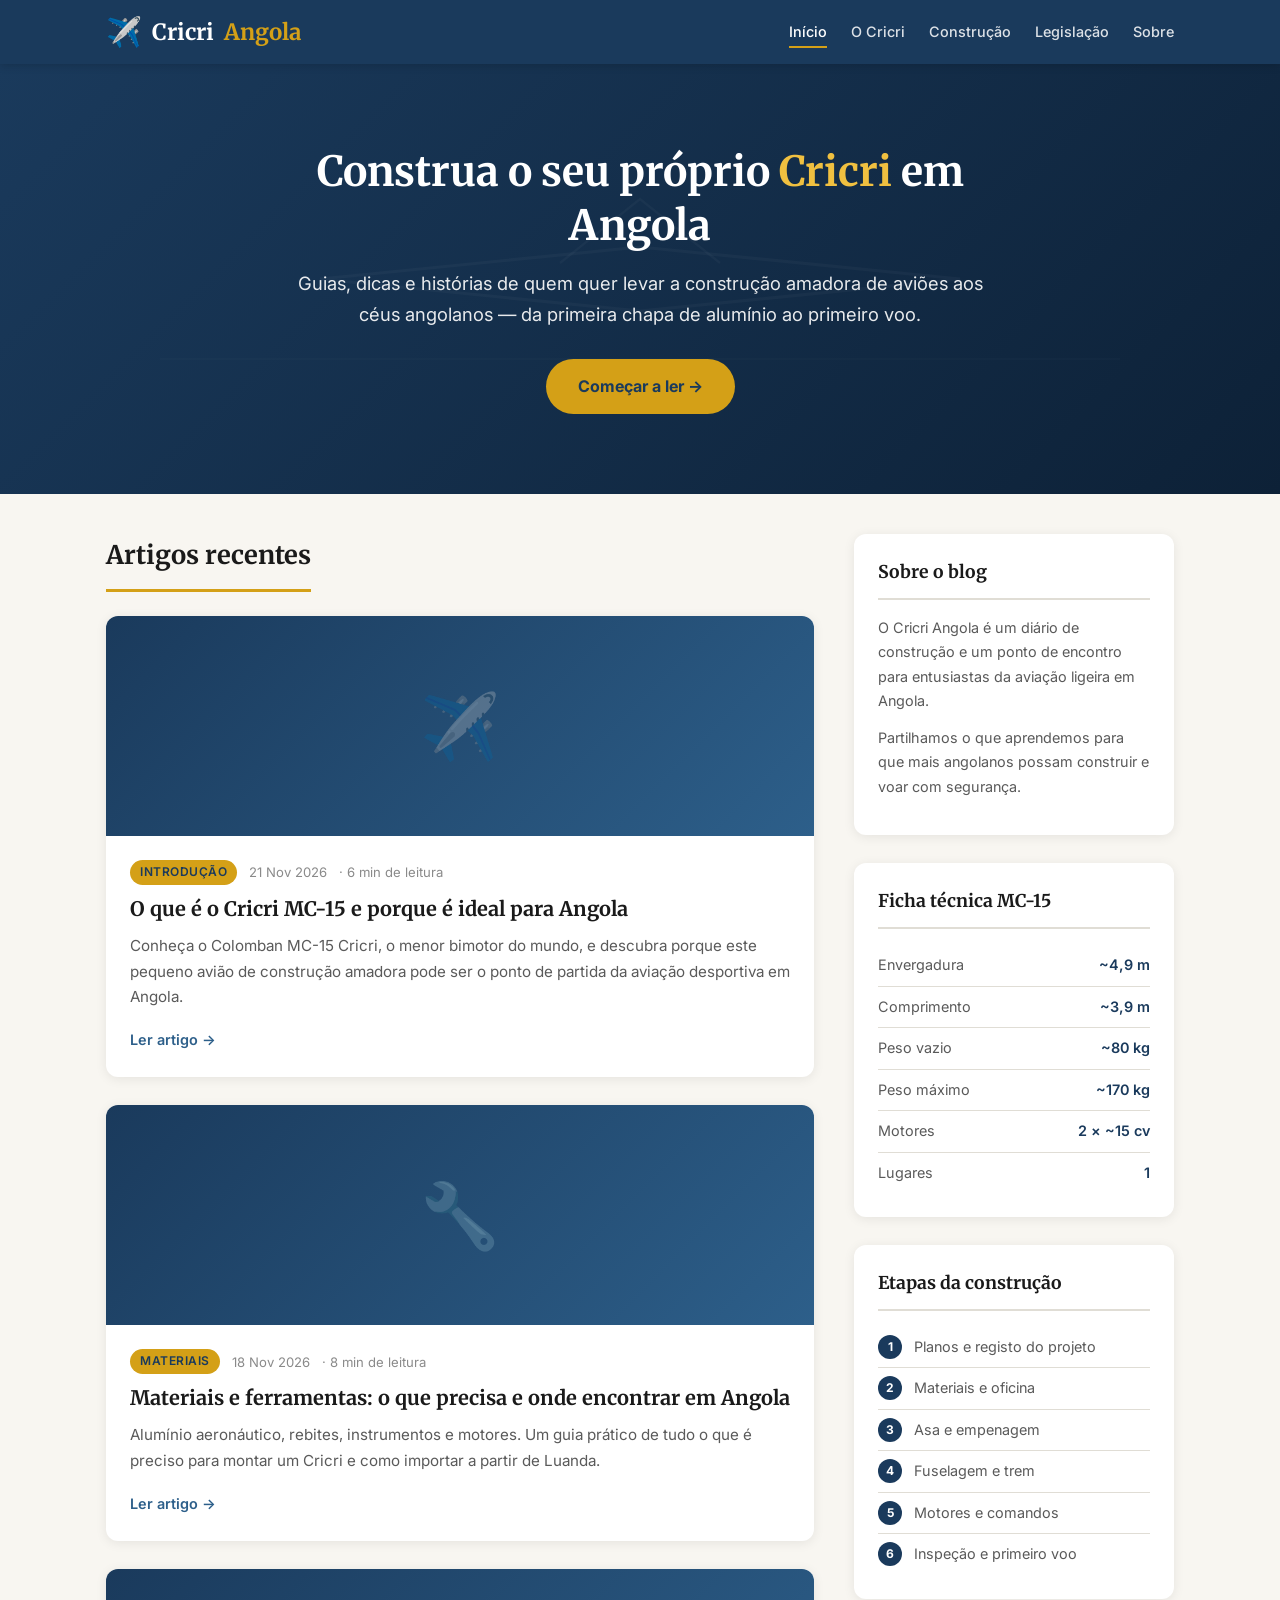
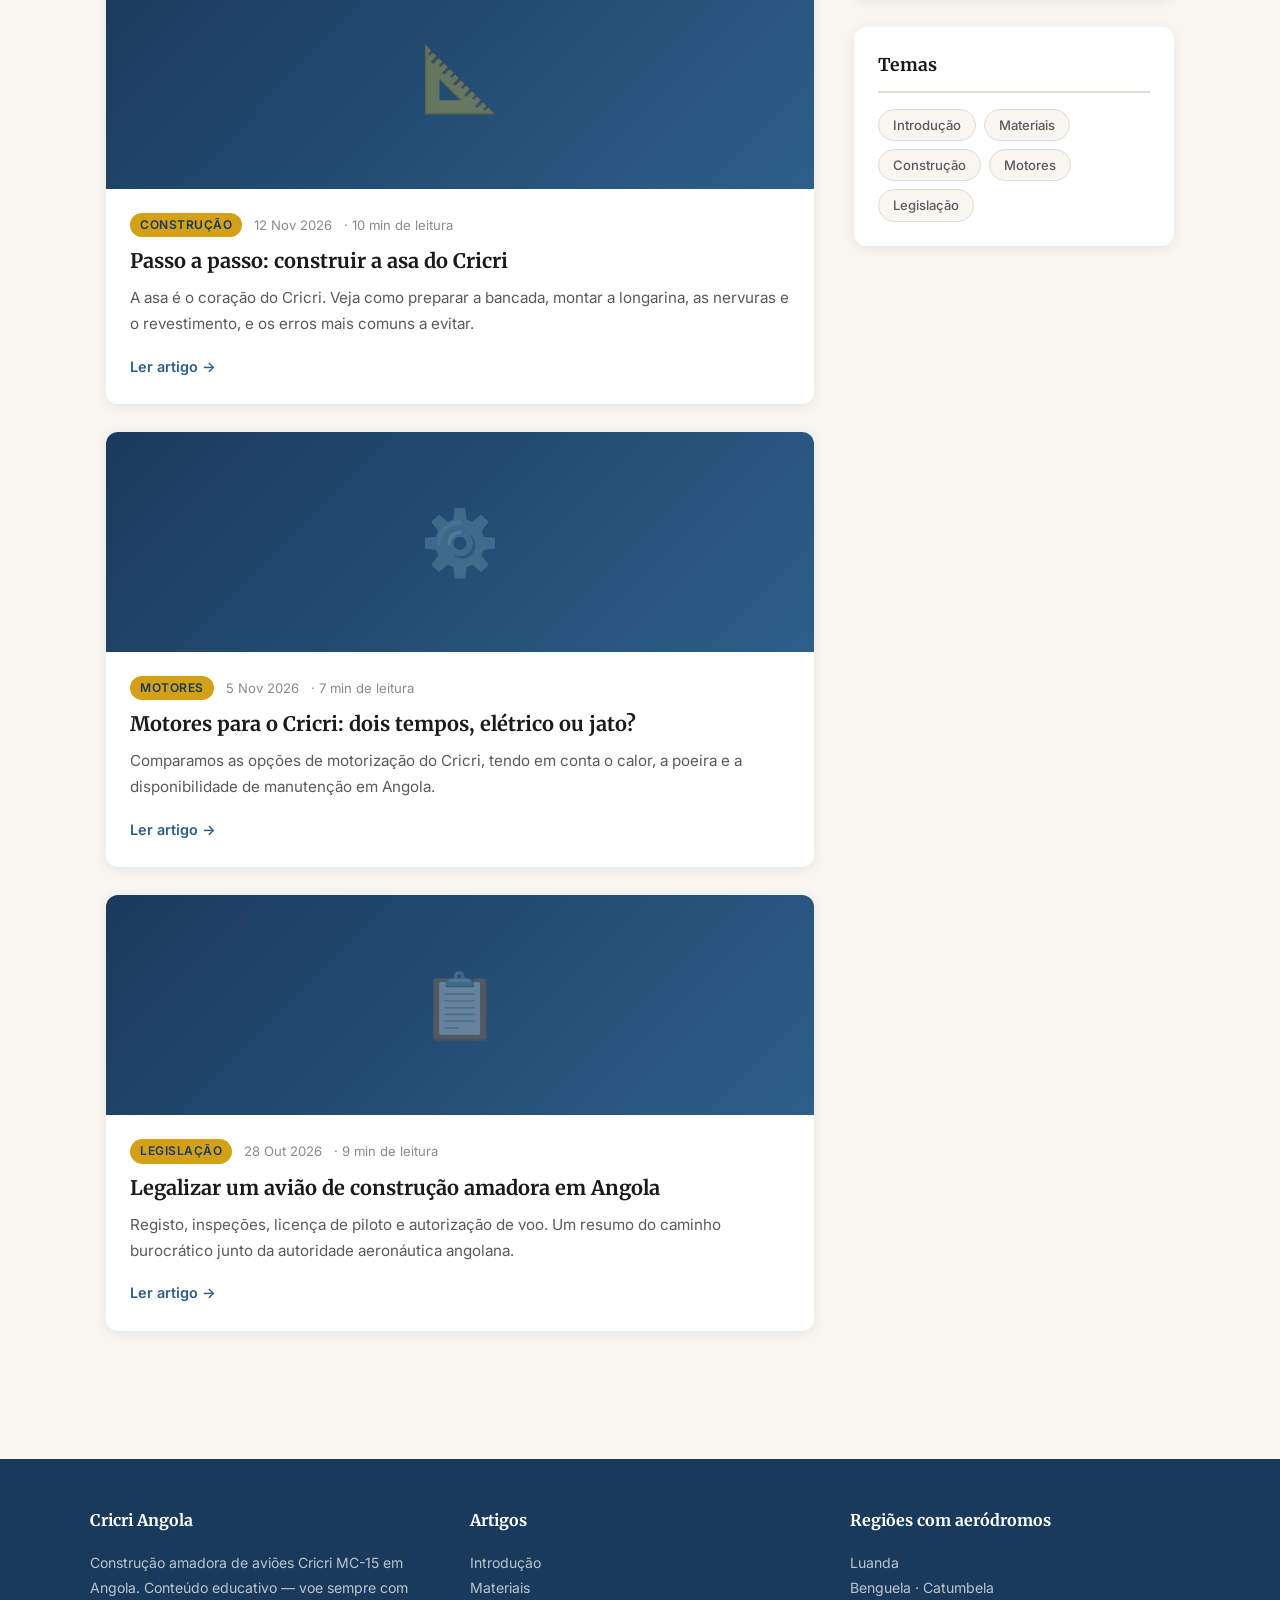
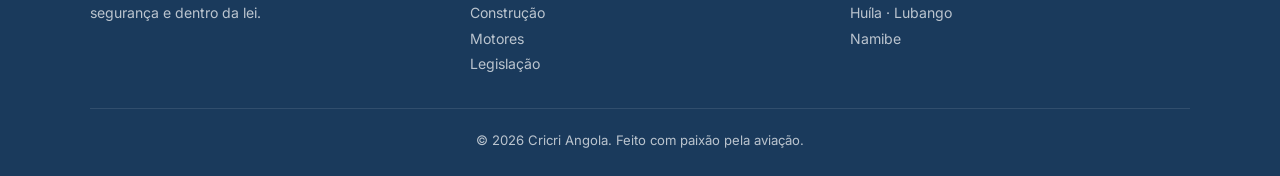
==== index.html @ 6742cb9e "Add Cricri Angola blog: guides for building Cricri MC-15 aircraft in Angola Co-Authored-By: Claude O" ====
<!DOCTYPE html>
<html lang="pt">
<head>
  <meta charset="UTF-8">
  <meta name="viewport" content="width=device-width, initial-scale=1.0">
  <title>Cricri Angola — Construa o seu avião</title>
  <meta name="description" content="Blog sobre como construir aviões Cricri MC-15 em Angola: materiais, construção, motores e legalização.">
  <link rel="stylesheet" href="style.css">
</head>
<body>
  <header class="site-header">
    <div class="header-inner">
      <a href="index.html" class="site-logo"><span class="logo-icon">✈️</span> Cricri <span>Angola</span></a>
      <button class="menu-toggle" aria-label="Abrir menu" onclick="document.getElementById('nav').classList.toggle('open')">☰</button>
      <nav>
        <ul id="nav">
          <li><a href="index.html" class="active">Início</a></li>
          <li><a href="article.html?id=o-que-e-o-cricri">O Cricri</a></li>
          <li><a href="article.html?id=construir-a-asa">Construção</a></li>
          <li><a href="article.html?id=legalizacao-em-angola">Legislação</a></li>
          <li><a href="#sobre">Sobre</a></li>
        </ul>
      </nav>
    </div>
  </header>

  <section class="hero">
    <div class="hero-content">
      <h1>Construa o seu próprio <span>Cricri</span> em Angola</h1>
      <p>Guias, dicas e histórias de quem quer levar a construção amadora de aviões aos céus angolanos — da primeira chapa de alumínio ao primeiro voo.</p>
      <a href="article.html?id=o-que-e-o-cricri" class="hero-cta">Começar a ler →</a>
    </div>
  </section>

  <div class="container">
    <div class="main-grid">
      <main class="posts-section">
        <h2>Artigos recentes</h2>
        <div id="posts"></div>
      </main>

      <aside class="sidebar">
        <div class="sidebar-widget about-widget" id="sobre">
          <h3>Sobre o blog</h3>
          <p>O Cricri Angola é um diário de construção e um ponto de encontro para entusiastas da aviação ligeira em Angola.</p>
          <p>Partilhamos o que aprendemos para que mais angolanos possam construir e voar com segurança.</p>
        </div>

        <div class="sidebar-widget">
          <h3>Ficha técnica MC-15</h3>
          <ul class="specs-list">
            <li><span class="label">Envergadura</span><span class="value">~4,9 m</span></li>
            <li><span class="label">Comprimento</span><span class="value">~3,9 m</span></li>
            <li><span class="label">Peso vazio</span><span class="value">~80 kg</span></li>
            <li><span class="label">Peso máximo</span><span class="value">~170 kg</span></li>
            <li><span class="label">Motores</span><span class="value">2 × ~15 cv</span></li>
            <li><span class="label">Lugares</span><span class="value">1</span></li>
          </ul>
        </div>

        <div class="sidebar-widget">
          <h3>Etapas da construção</h3>
          <ol class="steps-list">
            <li>Planos e registo do projeto</li>
            <li>Materiais e oficina</li>
            <li>Asa e empenagem</li>
            <li>Fuselagem e trem</li>
            <li>Motores e comandos</li>
            <li>Inspeção e primeiro voo</li>
          </ol>
        </div>

        <div class="sidebar-widget">
          <h3>Temas</h3>
          <div class="tags-cloud" id="tags"></div>
        </div>
      </aside>
    </div>
  </div>

  <footer class="site-footer">
    <div class="footer-inner">
      <div class="footer-col">
        <h4>Cricri Angola</h4>
        <p>Construção amadora de aviões Cricri MC-15 em Angola. Conteúdo educativo — voe sempre com segurança e dentro da lei.</p>
      </div>
      <div class="footer-col">
        <h4>Artigos</h4>
        <ul id="footer-links"></ul>
      </div>
      <div class="footer-col">
        <h4>Regiões com aeródromos</h4>
        <ul>
          <li>Luanda</li>
          <li>Benguela · Catumbela</li>
          <li>Huíla · Lubango</li>
          <li>Namibe</li>
        </ul>
      </div>
    </div>
    <div class="footer-bottom">© 2026 Cricri Angola. Feito com paixão pela aviação.</div>
  </footer>

  <script src="posts.js"></script>
  <script>
    const postsEl = document.getElementById('posts');
    postsEl.innerHTML = POSTS.map(p => `
      <article class="post-card">
        <div class="post-card-img-placeholder">${p.icon}</div>
        <div class="post-card-body">
          <div class="post-meta"><span class="post-tag">${p.tag}</span><span>${p.date}</span><span>· ${p.read} de leitura</span></div>
          <h3><a href="article.html?id=${p.id}">${p.title}</a></h3>
          <p>${p.excerpt}</p>
          <a href="article.html?id=${p.id}" class="read-more">Ler artigo →</a>
        </div>
      </article>`).join('');
    document.getElementById('tags').innerHTML = POSTS.map(p => `<a href="article.html?id=${p.id}">${p.tag}</a>`).join('');
    document.getElementById('footer-links').innerHTML = POSTS.map(p => `<li><a href="article.html?id=${p.id}">${p.tag}</a></li>`).join('');
  </script>
</body>
</html>
---- style.css ----
@import url('https://fonts.googleapis.com/css2?family=Inter:wght@400;500;600;700;800&family=Merriweather:wght@400;700&display=swap');

:root {
  --primary: #1a3a5c;
  --primary-light: #2d5f8a;
  --accent: #d4a017;
  --accent-light: #f0c040;
  --bg: #f8f6f1;
  --bg-card: #ffffff;
  --text: #1a1a1a;
  --text-muted: #5a5a5a;
  --text-light: #8a8a8a;
  --border: #e0ddd5;
  --shadow: 0 2px 12px rgba(0,0,0,0.08);
  --shadow-hover: 0 6px 24px rgba(0,0,0,0.12);
  --radius: 12px;
  --max-width: 1100px;
}

* { margin: 0; padding: 0; box-sizing: border-box; }

body {
  font-family: 'Inter', sans-serif;
  background: var(--bg);
  color: var(--text);
  line-height: 1.7;
}

a { color: var(--primary-light); text-decoration: none; transition: color 0.2s; }
a:hover { color: var(--accent); }

img { max-width: 100%; height: auto; display: block; }

/* Header */
.site-header {
  background: var(--primary);
  color: #fff;
  padding: 0;
  position: sticky;
  top: 0;
  z-index: 100;
  box-shadow: 0 2px 8px rgba(0,0,0,0.15);
}

.header-inner {
  max-width: var(--max-width);
  margin: 0 auto;
  padding: 0 16px;
  display: flex;
  align-items: center;
  justify-content: space-between;
  height: 64px;
}

.site-logo {
  font-family: 'Merriweather', serif;
  font-size: 1.4rem;
  font-weight: 700;
  color: #fff;
  display: flex;
  align-items: center;
  gap: 10px;
}

.site-logo .logo-icon {
  font-size: 1.8rem;
}

.site-logo span {
  color: var(--accent);
}

nav ul {
  list-style: none;
  display: flex;
  gap: 24px;
}

nav a {
  color: rgba(255,255,255,0.85);
  font-size: 0.9rem;
  font-weight: 500;
  padding: 6px 0;
  border-bottom: 2px solid transparent;
  transition: all 0.2s;
}

nav a:hover, nav a.active {
  color: #fff;
  border-bottom-color: var(--accent);
}

.menu-toggle {
  display: none;
  background: none;
  border: none;
  color: #fff;
  font-size: 1.5rem;
  cursor: pointer;
}

/* Hero */
.hero {
  background: linear-gradient(135deg, var(--primary) 0%, #0d2137 100%);
  color: #fff;
  padding: 80px 16px;
  text-align: center;
  position: relative;
  overflow: hidden;
}

.hero::before {
  content: '';
  position: absolute;
  top: 0; left: 0; right: 0; bottom: 0;
  background: url("data:image/svg+xml,%3Csvg xmlns='http://www.w3.org/2000/svg' viewBox='0 0 800 400'%3E%3Cpath d='M200 200 L400 180 L600 200 L400 220Z' fill='none' stroke='rgba(255,255,255,0.05)' stroke-width='2'/%3E%3Cpath d='M350 190 L400 150 L450 190' fill='none' stroke='rgba(255,255,255,0.05)' stroke-width='1.5'/%3E%3Cpath d='M100 250 L700 250' fill='none' stroke='rgba(255,255,255,0.03)' stroke-width='1'/%3E%3C/svg%3E") center/cover no-repeat;
  opacity: 0.6;
}

.hero-content {
  position: relative;
  max-width: 700px;
  margin: 0 auto;
}

.hero h1 {
  font-family: 'Merriweather', serif;
  font-size: 2.6rem;
  margin-bottom: 16px;
  line-height: 1.3;
}

.hero h1 span {
  color: var(--accent-light);
}

.hero p {
  font-size: 1.15rem;
  opacity: 0.9;
  margin-bottom: 28px;
  line-height: 1.7;
}

.hero-cta {
  display: inline-block;
  background: var(--accent);
  color: var(--primary);
  font-weight: 700;
  padding: 14px 32px;
  border-radius: 50px;
  font-size: 1rem;
  transition: all 0.3s;
}

.hero-cta:hover {
  background: var(--accent-light);
  color: var(--primary);
  transform: translateY(-2px);
  box-shadow: 0 4px 16px rgba(212,160,23,0.4);
}

/* Main layout */
.container {
  max-width: var(--max-width);
  margin: 0 auto;
  padding: 40px 16px;
}

.main-grid {
  display: grid;
  grid-template-columns: 1fr 320px;
  gap: 40px;
}

/* Blog cards */
.posts-section h2 {
  font-family: 'Merriweather', serif;
  font-size: 1.6rem;
  margin-bottom: 24px;
  padding-bottom: 12px;
  border-bottom: 3px solid var(--accent);
  display: inline-block;
}

.post-card {
  background: var(--bg-card);
  border-radius: var(--radius);
  box-shadow: var(--shadow);
  overflow: hidden;
  margin-bottom: 28px;
  transition: transform 0.2s, box-shadow 0.2s;
}

.post-card:hover {
  transform: translateY(-3px);
  box-shadow: var(--shadow-hover);
}

.post-card-img {
  width: 100%;
  height: 220px;
  object-fit: cover;
  background: var(--primary-light);
}

.post-card-img-placeholder {
  width: 100%;
  height: 220px;
  background: linear-gradient(135deg, var(--primary) 0%, var(--primary-light) 100%);
  display: flex;
  align-items: center;
  justify-content: center;
  font-size: 4rem;
  color: rgba(255,255,255,0.3);
}

.post-card-body {
  padding: 24px;
}

.post-meta {
  display: flex;
  align-items: center;
  gap: 12px;
  margin-bottom: 10px;
  font-size: 0.82rem;
  color: var(--text-light);
}

.post-tag {
  background: var(--accent);
  color: var(--primary);
  padding: 2px 10px;
  border-radius: 20px;
  font-weight: 600;
  font-size: 0.75rem;
  text-transform: uppercase;
  letter-spacing: 0.5px;
}

.post-card-body h3 {
  font-family: 'Merriweather', serif;
  font-size: 1.25rem;
  margin-bottom: 10px;
  line-height: 1.4;
}

.post-card-body h3 a {
  color: var(--text);
}

.post-card-body h3 a:hover {
  color: var(--primary-light);
}

.post-card-body p {
  color: var(--text-muted);
  font-size: 0.95rem;
  margin-bottom: 16px;
}

.read-more {
  font-weight: 600;
  font-size: 0.9rem;
  color: var(--primary-light);
  display: inline-flex;
  align-items: center;
  gap: 6px;
}

.read-more:hover {
  gap: 10px;
}

/* Sidebar */
.sidebar {
  display: flex;
  flex-direction: column;
  gap: 28px;
}

.sidebar-widget {
  background: var(--bg-card);
  border-radius: var(--radius);
  box-shadow: var(--shadow);
  padding: 24px;
}

.sidebar-widget h3 {
  font-family: 'Merriweather', serif;
  font-size: 1.1rem;
  margin-bottom: 16px;
  padding-bottom: 10px;
  border-bottom: 2px solid var(--border);
}

.about-widget p {
  font-size: 0.9rem;
  color: var(--text-muted);
  margin-bottom: 12px;
}

.specs-list {
  list-style: none;
}

.specs-list li {
  padding: 8px 0;
  border-bottom: 1px solid var(--border);
  font-size: 0.9rem;
  display: flex;
  justify-content: space-between;
}

.specs-list li:last-child { border-bottom: none; }

.specs-list .label {
  color: var(--text-muted);
}

.specs-list .value {
  font-weight: 600;
  color: var(--primary);
}

.steps-list {
  list-style: none;
  counter-reset: step;
}

.steps-list li {
  counter-increment: step;
  padding: 8px 0 8px 36px;
  position: relative;
  font-size: 0.9rem;
  color: var(--text-muted);
  border-bottom: 1px solid var(--border);
}

.steps-list li:last-child { border-bottom: none; }

.steps-list li::before {
  content: counter(step);
  position: absolute;
  left: 0;
  top: 8px;
  width: 24px;
  height: 24px;
  background: var(--primary);
  color: #fff;
  border-radius: 50%;
  display: flex;
  align-items: center;
  justify-content: center;
  font-size: 0.75rem;
  font-weight: 700;
}

.tags-cloud {
  display: flex;
  flex-wrap: wrap;
  gap: 8px;
}

.tags-cloud a {
  background: var(--bg);
  color: var(--text-muted);
  padding: 4px 14px;
  border-radius: 20px;
  font-size: 0.82rem;
  font-weight: 500;
  transition: all 0.2s;
  border: 1px solid var(--border);
}

.tags-cloud a:hover {
  background: var(--primary);
  color: #fff;
  border-color: var(--primary);
}

/* Article page */
.article-full {
  background: var(--bg-card);
  border-radius: var(--radius);
  box-shadow: var(--shadow);
  padding: 48px;
  margin-bottom: 28px;
}

.article-full h1 {
  font-family: 'Merriweather', serif;
  font-size: 2rem;
  line-height: 1.3;
  margin-bottom: 16px;
}

.article-full .post-meta {
  margin-bottom: 24px;
}

.article-full .article-img {
  width: calc(100% + 96px);
  margin-left: -48px;
  margin-bottom: 32px;
  height: 360px;
  object-fit: cover;
}

.article-full .article-img-placeholder {
  width: calc(100% + 96px);
  margin-left: -48px;
  margin-bottom: 32px;
  height: 360px;
  background: linear-gradient(135deg, var(--primary) 0%, var(--primary-light) 100%);
  display: flex;
  align-items: center;
  justify-content: center;
  font-size: 6rem;
  color: rgba(255,255,255,0.2);
}

.article-content h2 {
  font-family: 'Merriweather', serif;
  font-size: 1.4rem;
  margin: 32px 0 16px;
  color: var(--primary);
}

.article-content h3 {
  font-size: 1.15rem;
  margin: 24px 0 12px;
  color: var(--primary-light);
}

.article-content p {
  margin-bottom: 16px;
  color: var(--text-muted);
}

.article-content ul, .article-content ol {
  margin: 0 0 16px 24px;
  color: var(--text-muted);
}

.article-content li {
  margin-bottom: 6px;
}

.article-content blockquote {
  border-left: 4px solid var(--accent);
  padding: 16px 24px;
  margin: 24px 0;
  background: rgba(212,160,23,0.06);
  border-radius: 0 var(--radius) var(--radius) 0;
  font-style: italic;
  color: var(--text-muted);
}

.info-box {
  background: rgba(26,58,92,0.06);
  border: 1px solid rgba(26,58,92,0.15);
  border-radius: var(--radius);
  padding: 20px 24px;
  margin: 24px 0;
}

.info-box h4 {
  color: var(--primary);
  margin-bottom: 8px;
  font-size: 0.95rem;
}

.info-box p, .info-box ul {
  font-size: 0.9rem;
}

/* Footer */
.site-footer {
  background: var(--primary);
  color: rgba(255,255,255,0.7);
  padding: 48px 16px 24px;
  margin-top: 60px;
}

.footer-inner {
  max-width: var(--max-width);
  margin: 0 auto;
  display: grid;
  grid-template-columns: 1fr 1fr 1fr;
  gap: 40px;
}

.footer-col h4 {
  color: #fff;
  font-size: 1rem;
  margin-bottom: 16px;
  font-family: 'Merriweather', serif;
}

.footer-col p, .footer-col li {
  font-size: 0.88rem;
  line-height: 1.8;
}

.footer-col ul {
  list-style: none;
}

.footer-col a {
  color: rgba(255,255,255,0.7);
}

.footer-col a:hover {
  color: var(--accent-light);
}

.footer-bottom {
  max-width: var(--max-width);
  margin: 32px auto 0;
  padding-top: 20px;
  border-top: 1px solid rgba(255,255,255,0.1);
  text-align: center;
  font-size: 0.82rem;
}

/* Responsive */
@media (max-width: 768px) {
  .menu-toggle { display: block; }

  nav ul {
    display: none;
    position: absolute;
    top: 64px;
    left: 0;
    right: 0;
    background: var(--primary);
    flex-direction: column;
    padding: 16px;
    gap: 0;
    box-shadow: 0 4px 12px rgba(0,0,0,0.2);
  }

  nav ul.open { display: flex; }

  nav li { padding: 8px 0; }

  .hero { padding: 48px 16px; }
  .hero h1 { font-size: 1.8rem; }
  .hero p { font-size: 1rem; }

  .main-grid {
    grid-template-columns: 1fr;
  }

  .footer-inner {
    grid-template-columns: 1fr;
    gap: 24px;
  }

  .article-full { padding: 24px; }
  .article-full .article-img,
  .article-full .article-img-placeholder {
    width: calc(100% + 48px);
    margin-left: -24px;
  }
}
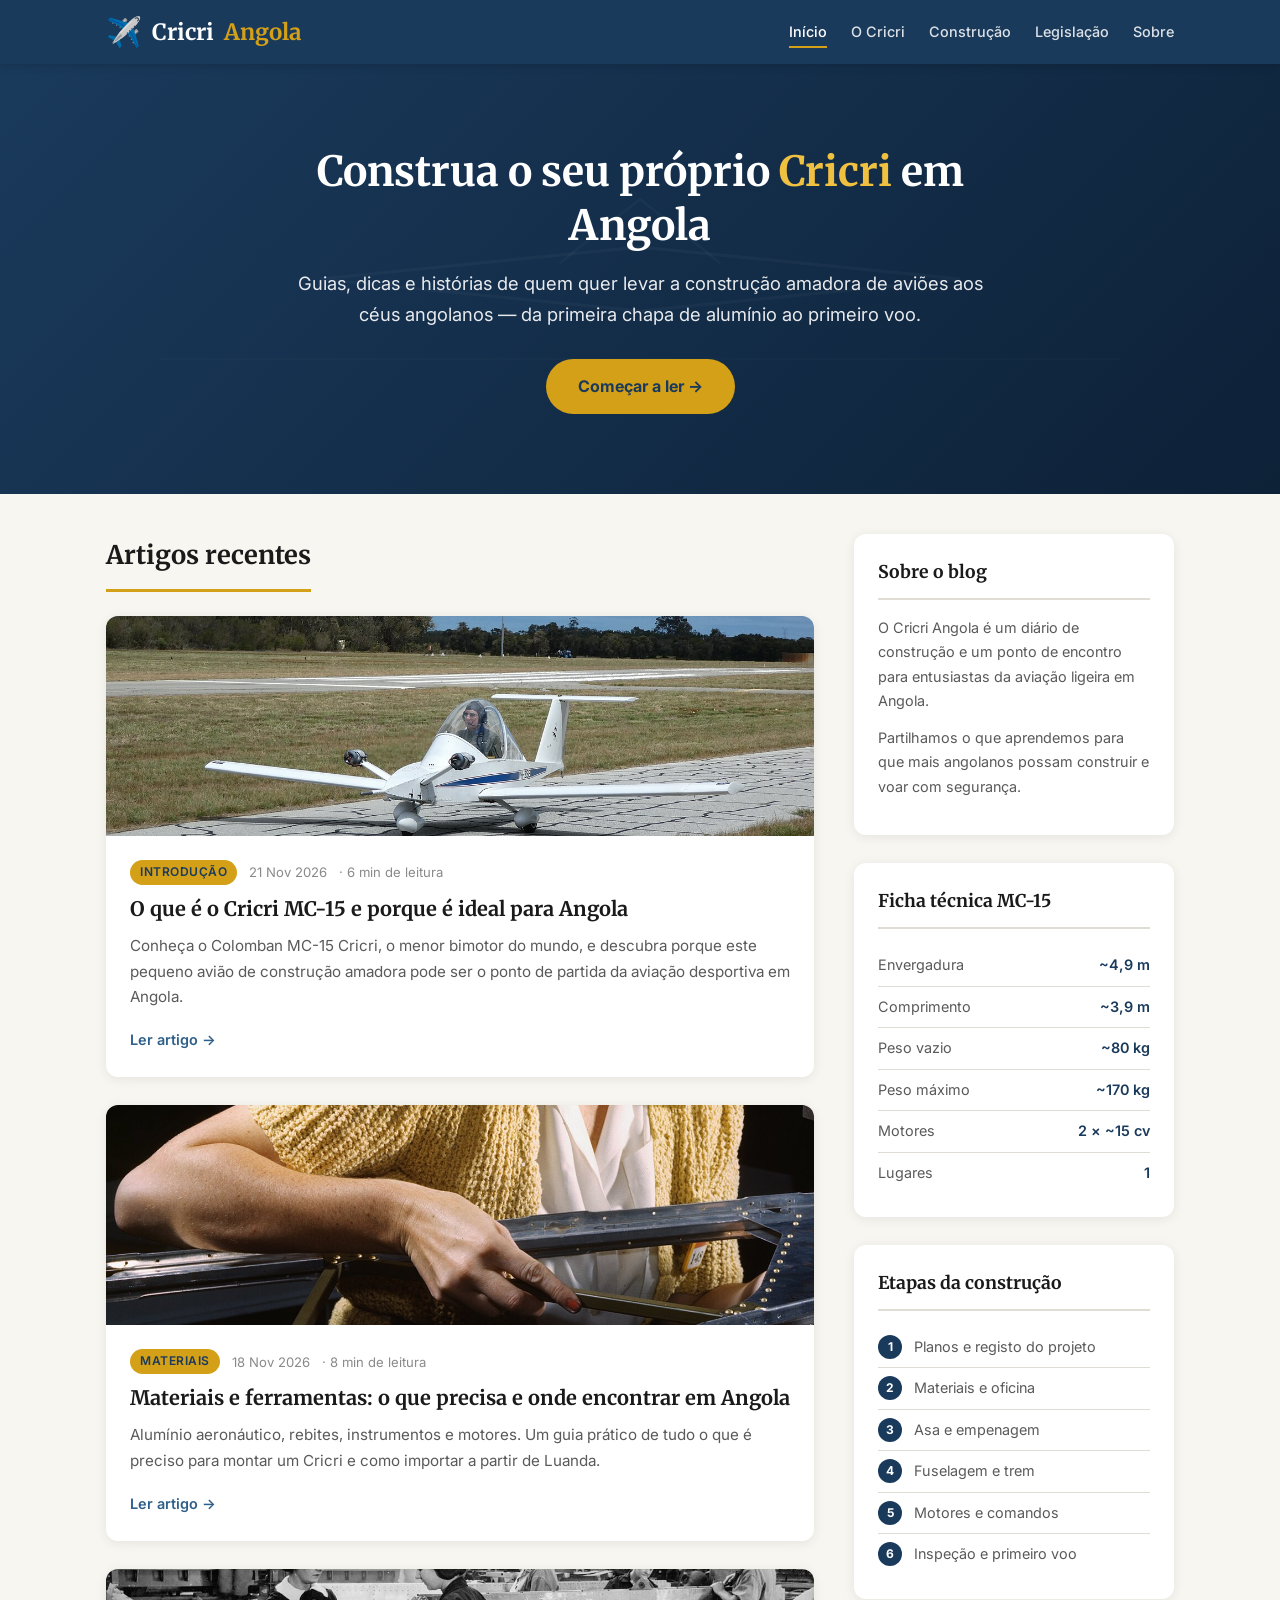
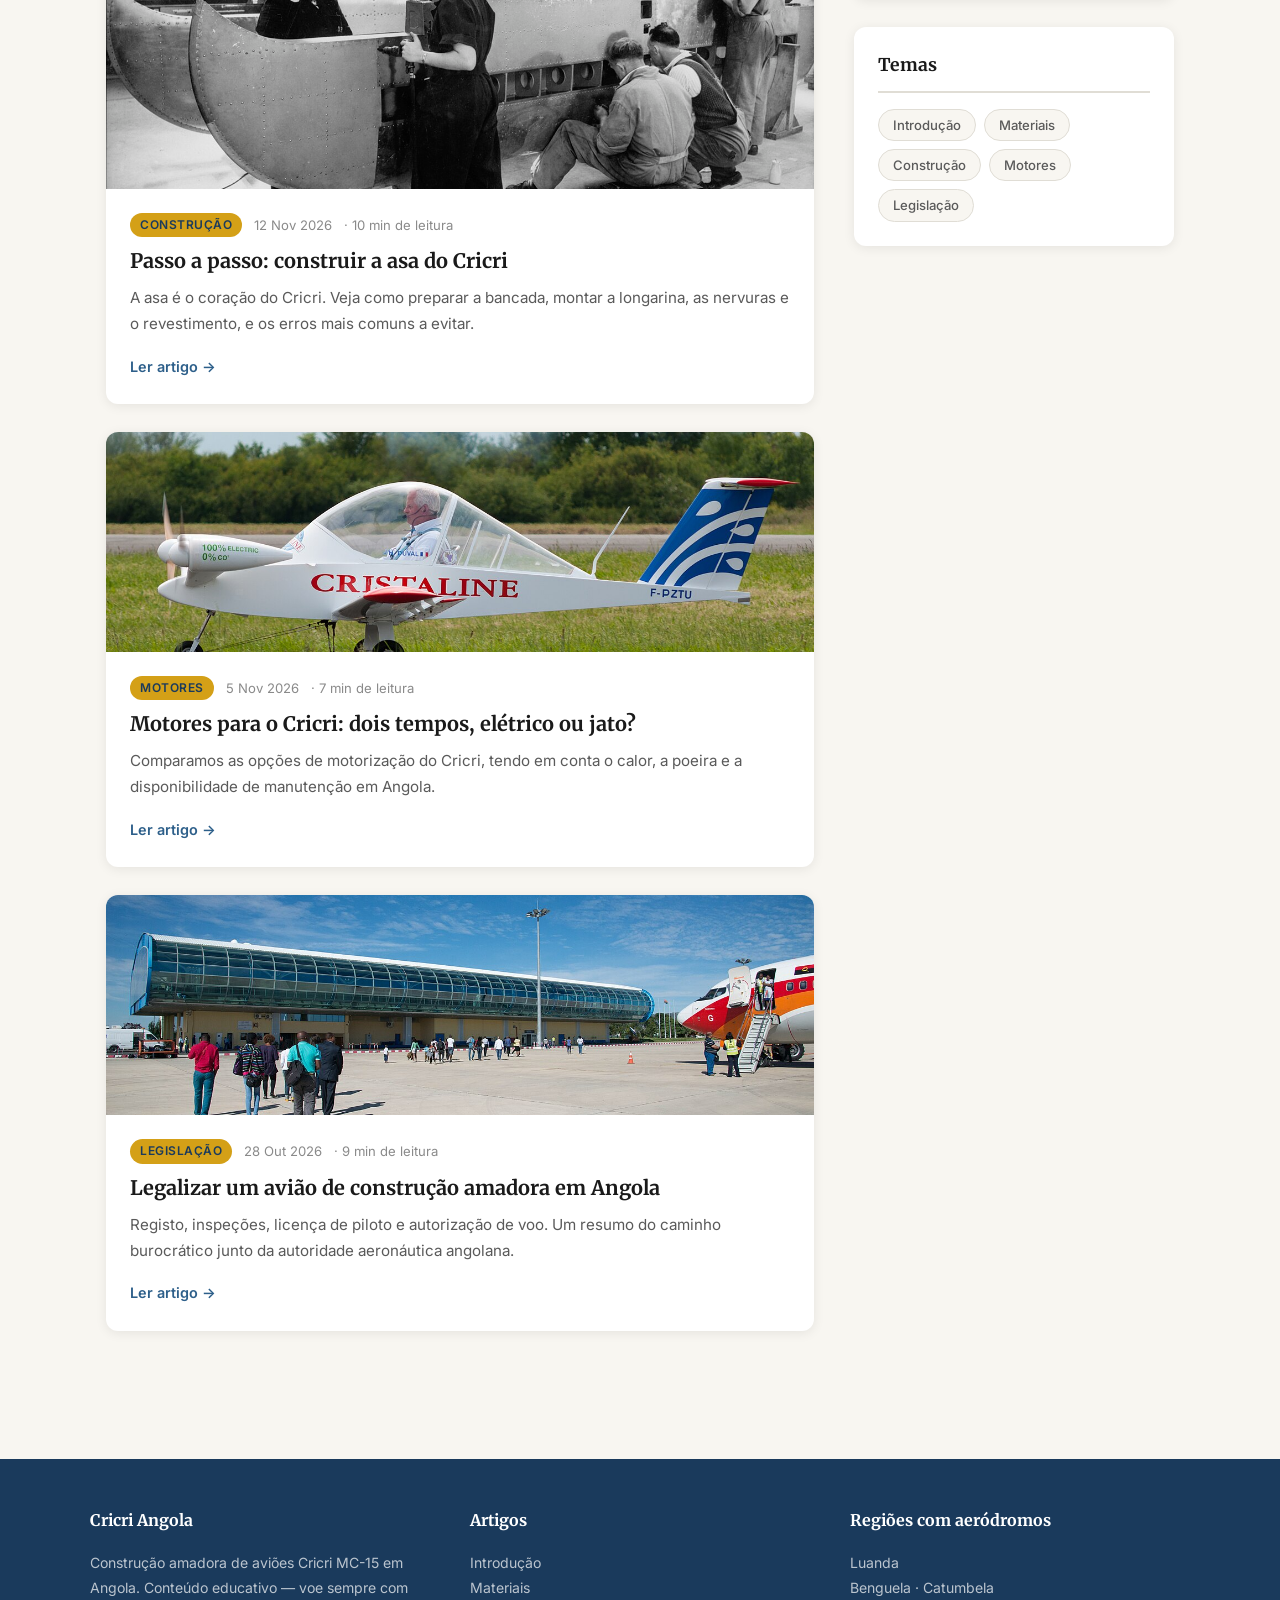
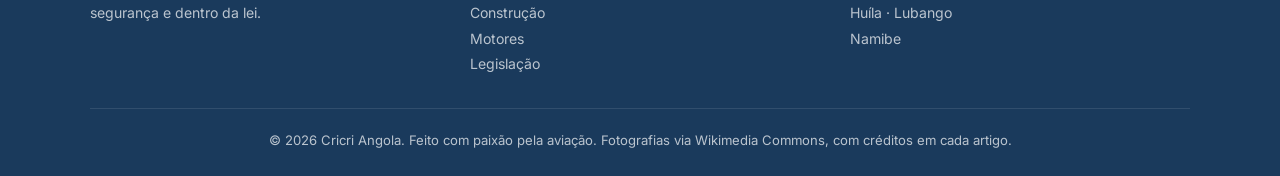
==== commit ad35a6c6: "Add real Wikimedia Commons photos to articles with credits Co-Authored-By: Claude Opus 5.5 <noreply@" ====
--- a/index.html
+++ b/index.html
@@ -98,7 +98,7 @@
         </ul>
       </div>
     </div>
-    <div class="footer-bottom">© 2026 Cricri Angola. Feito com paixão pela aviação.</div>
+    <div class="footer-bottom">© 2026 Cricri Angola. Feito com paixão pela aviação. Fotografias via Wikimedia Commons, com créditos em cada artigo.</div>
   </footer>
 
   <script src="posts.js"></script>
@@ -106,7 +106,7 @@
     const postsEl = document.getElementById('posts');
     postsEl.innerHTML = POSTS.map(p => `
       <article class="post-card">
-        <div class="post-card-img-placeholder">${p.icon}</div>
+        <a href="article.html?id=${p.id}"><img class="post-card-img" src="${imgSrc(p.image)}" alt="${IMAGES[p.image].alt}" loading="lazy"></a>
         <div class="post-card-body">
           <div class="post-meta"><span class="post-tag">${p.tag}</span><span>${p.date}</span><span>· ${p.read} de leitura</span></div>
           <h3><a href="article.html?id=${p.id}">${p.title}</a></h3>
--- a/style.css
+++ b/style.css
@@ -420,6 +420,49 @@
   color: rgba(255,255,255,0.2);
 }
 
+.article-hero {
+  margin: 0 0 32px;
+}
+
+.article-hero .article-img {
+  max-width: none;
+  margin-bottom: 8px;
+}
+
+.credit {
+  display: block;
+  font-size: 0.75rem;
+  color: var(--text-light);
+  font-style: normal;
+}
+
+.credit a {
+  color: var(--text-light);
+  text-decoration: underline;
+}
+
+.article-figure {
+  margin: 28px 0;
+}
+
+.article-figure img {
+  width: 100%;
+  border-radius: var(--radius);
+  max-height: 420px;
+  object-fit: cover;
+}
+
+.article-figure figcaption {
+  font-size: 0.88rem;
+  color: var(--text-muted);
+  margin-top: 8px;
+  line-height: 1.5;
+}
+
+.article-figure figcaption .credit {
+  margin-top: 4px;
+}
+
 .article-content h2 {
   font-family: 'Merriweather', serif;
   font-size: 1.4rem;
